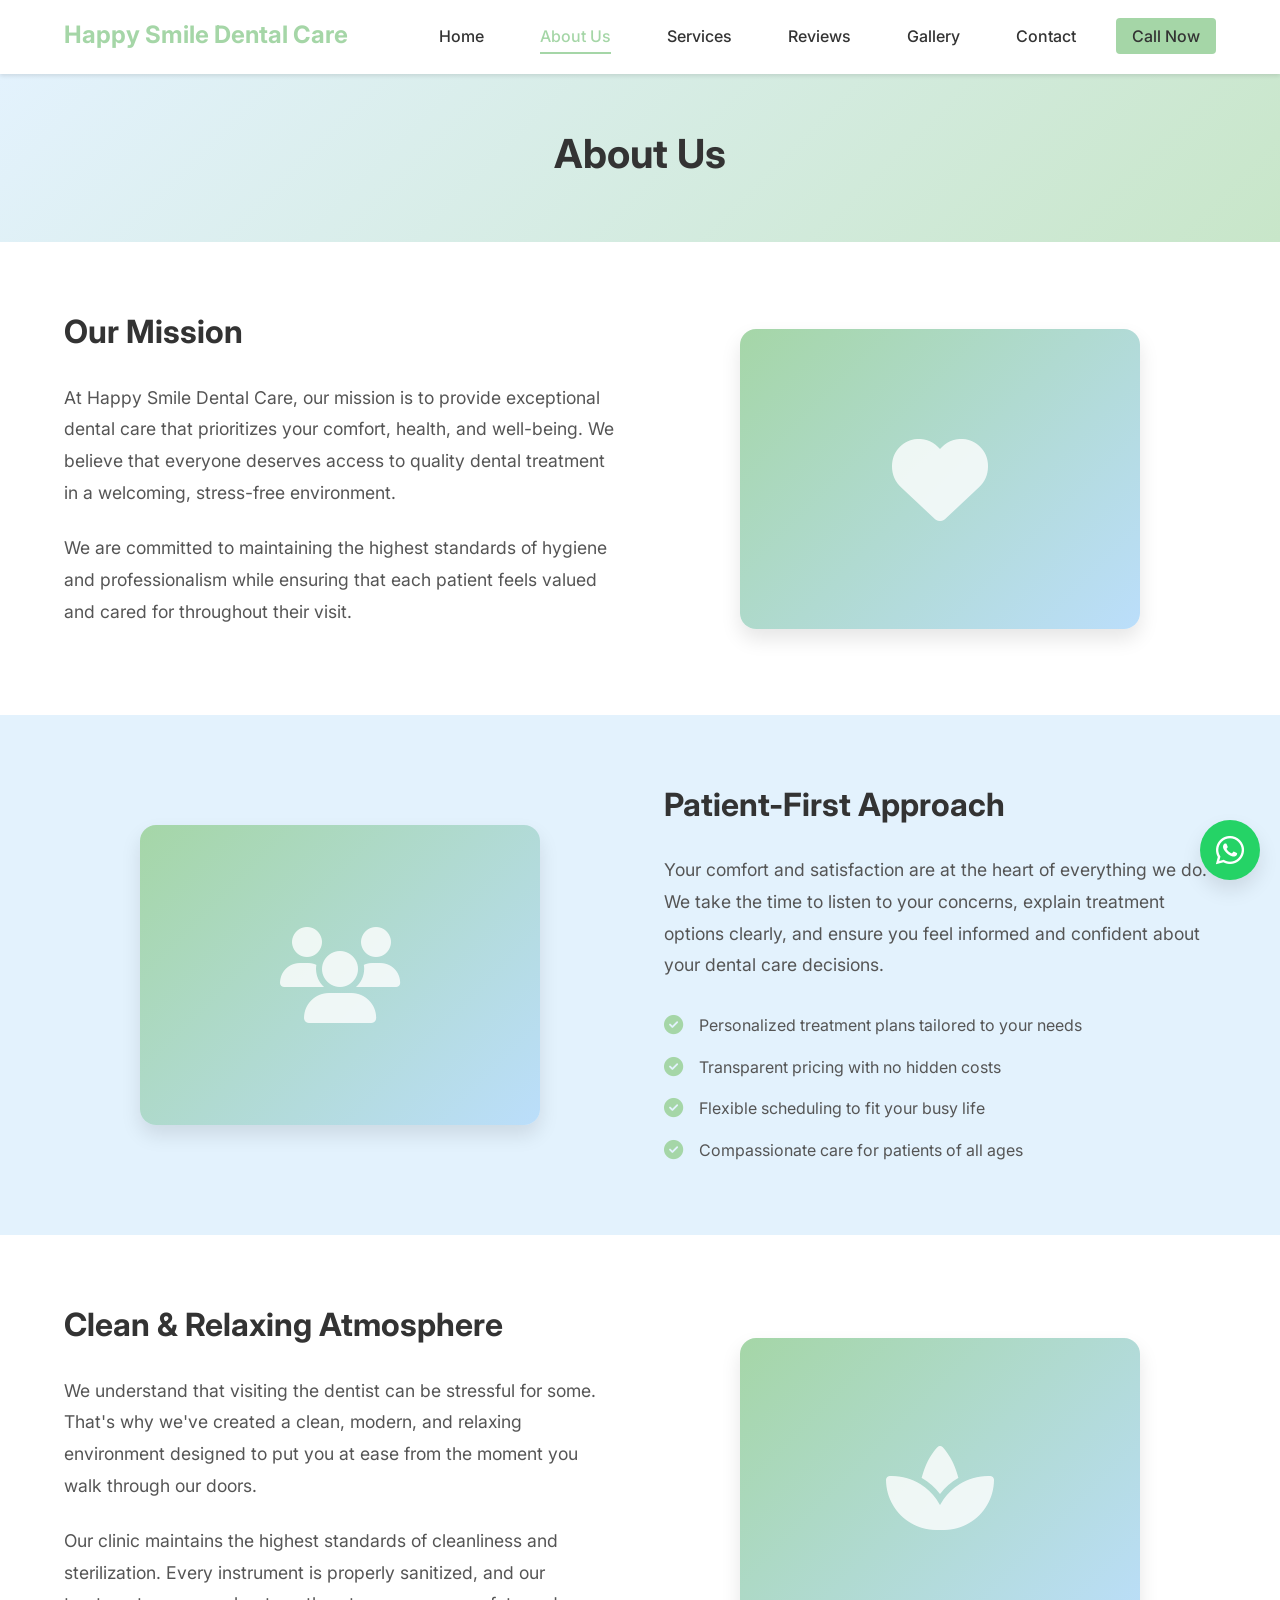
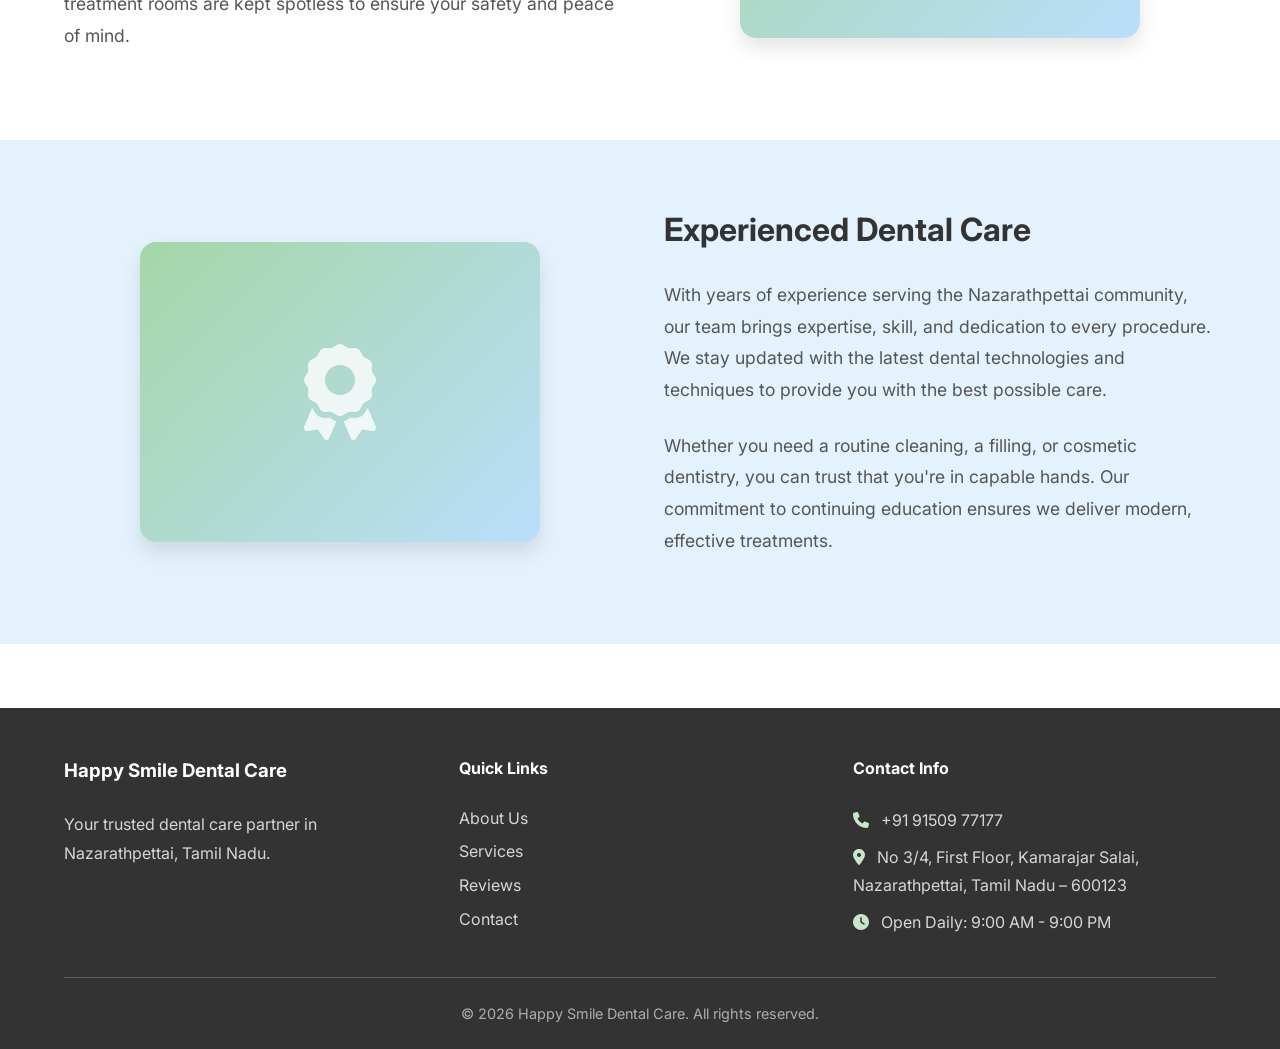
==== about.html @ 19d63625 "initial commit" ====
<!DOCTYPE html>
<html lang="en">
<head>
    <meta charset="UTF-8">
    <meta name="viewport" content="width=device-width, initial-scale=1.0">
    <meta name="description" content="Learn about Happy Smile Dental Care - Our mission, patient-first approach, and commitment to providing clean, relaxing dental care in Nazarathpettai.">
    <title>About Us - Happy Smile Dental Care</title>
    <link rel="stylesheet" href="styles.css">
    <link rel="preconnect" href="https://fonts.googleapis.com">
    <link rel="preconnect" href="https://fonts.gstatic.com" crossorigin>
    <link href="https://fonts.googleapis.com/css2?family=Inter:wght@300;400;500;600;700&family=Noto+Sans+Tamil:wght@400;500;600;700&display=swap" rel="stylesheet">
    <link rel="stylesheet" href="https://cdnjs.cloudflare.com/ajax/libs/font-awesome/6.4.0/css/all.min.css">
</head>
<body>
    <!-- Navigation -->
    <nav class="navbar">
        <div class="container">
            <div class="nav-wrapper">
                <div class="logo">
                    <h1>Happy Smile Dental Care</h1>
                </div>
                <button class="mobile-menu-toggle" aria-label="Toggle menu">
                    <span></span>
                    <span></span>
                    <span></span>
                </button>
                <ul class="nav-menu">
                    <li><a href="index.html">Home</a></li>
                    <li><a href="about.html" class="active">About Us</a></li>
                    <li><a href="services.html">Services</a></li>
                    <li><a href="reviews.html">Reviews</a></li>
                    <li><a href="gallery.html">Gallery</a></li>
                    <li><a href="contact.html">Contact</a></li>
                    <li><a href="tel:+919150977177" class="btn-call">Call Now</a></li>
                </ul>
            </div>
        </div>
    </nav>

    <!-- Page Header -->
    <section class="page-header">
        <div class="container">
            <h1>About Us</h1>
        </div>
    </section>

    <!-- Mission Section -->
    <section class="about-section">
        <div class="container">
            <div class="about-content">
                <div class="about-text">
                    <h2>Our Mission</h2>
                    <p>At Happy Smile Dental Care, our mission is to provide exceptional dental care that prioritizes your comfort, health, and well-being. We believe that everyone deserves access to quality dental treatment in a welcoming, stress-free environment.</p>
                    <p>We are committed to maintaining the highest standards of hygiene and professionalism while ensuring that each patient feels valued and cared for throughout their visit.</p>
                </div>
                <div class="about-image">
                    <div class="about-placeholder">
                        <i class="fas fa-heart"></i>
                    </div>
                </div>
            </div>
        </div>
    </section>

    <!-- Patient-First Approach -->
    <section class="about-section bg-light">
        <div class="container">
            <div class="about-content reverse">
                <div class="about-text">
                    <h2>Patient-First Approach</h2>
                    <p>Your comfort and satisfaction are at the heart of everything we do. We take the time to listen to your concerns, explain treatment options clearly, and ensure you feel informed and confident about your dental care decisions.</p>
                    <ul class="feature-list">
                        <li><i class="fas fa-check-circle"></i> Personalized treatment plans tailored to your needs</li>
                        <li><i class="fas fa-check-circle"></i> Transparent pricing with no hidden costs</li>
                        <li><i class="fas fa-check-circle"></i> Flexible scheduling to fit your busy life</li>
                        <li><i class="fas fa-check-circle"></i> Compassionate care for patients of all ages</li>
                    </ul>
                </div>
                <div class="about-image">
                    <div class="about-placeholder">
                        <i class="fas fa-users"></i>
                    </div>
                </div>
            </div>
        </div>
    </section>

    <!-- Clean & Relaxing Atmosphere -->
    <section class="about-section">
        <div class="container">
            <div class="about-content">
                <div class="about-text">
                    <h2>Clean & Relaxing Atmosphere</h2>
                    <p>We understand that visiting the dentist can be stressful for some. That's why we've created a clean, modern, and relaxing environment designed to put you at ease from the moment you walk through our doors.</p>
                    <p>Our clinic maintains the highest standards of cleanliness and sterilization. Every instrument is properly sanitized, and our treatment rooms are kept spotless to ensure your safety and peace of mind.</p>
                </div>
                <div class="about-image">
                    <div class="about-placeholder">
                        <i class="fas fa-spa"></i>
                    </div>
                </div>
            </div>
        </div>
    </section>

    <!-- Experienced Care -->
    <section class="about-section bg-light">
        <div class="container">
            <div class="about-content reverse">
                <div class="about-text">
                    <h2>Experienced Dental Care</h2>
                    <p>With years of experience serving the Nazarathpettai community, our team brings expertise, skill, and dedication to every procedure. We stay updated with the latest dental technologies and techniques to provide you with the best possible care.</p>
                    <p>Whether you need a routine cleaning, a filling, or cosmetic dentistry, you can trust that you're in capable hands. Our commitment to continuing education ensures we deliver modern, effective treatments.</p>
                </div>
                <div class="about-image">
                    <div class="about-placeholder">
                        <i class="fas fa-award"></i>
                    </div>
                </div>
            </div>
        </div>
    </section>


    <!-- Footer -->
    <footer class="footer">
        <div class="container">
            <div class="footer-content">
                <div class="footer-section">
                    <h3>Happy Smile Dental Care</h3>
                    <p>Your trusted dental care partner in Nazarathpettai, Tamil Nadu.</p>
                </div>
                <div class="footer-section">
                    <h4>Quick Links</h4>
                    <ul>
                        <li><a href="about.html">About Us</a></li>
                        <li><a href="services.html">Services</a></li>
                        <li><a href="reviews.html">Reviews</a></li>
                        <li><a href="contact.html">Contact</a></li>
                    </ul>
                </div>
                <div class="footer-section">
                    <h4>Contact Info</h4>
                    <p><i class="fas fa-phone"></i> <a href="tel:+919150977177">+91 91509 77177</a></p>
                    <p><i class="fas fa-map-marker-alt"></i> No 3/4, First Floor, Kamarajar Salai, Nazarathpettai, Tamil Nadu – 600123</p>
                    <p><i class="fas fa-clock"></i> Open Daily: 9:00 AM - 9:00 PM</p>
                </div>
            </div>
            <div class="footer-bottom">
                <p>&copy; 2026 Happy Smile Dental Care. All rights reserved.</p>
            </div>
        </div>
    </footer>

    <!-- WhatsApp Floating Button -->
    <a href="https://wa.me/919150977177?text=Hello,%20I%20would%20like%20to%20book%20an%20appointment" class="whatsapp-float" target="_blank" aria-label="Book appointment on WhatsApp">
        <i class="fab fa-whatsapp"></i>
    </a>

    <script src="script.js"></script>
</body>
</html>
---- styles.css ----
/* ============================================
   CSS Variables & Design System
   ============================================ */
:root {
    /* Colors */
    --color-primary: #FFFFFF;
    --color-secondary-light: #E3F2FD;
    --color-secondary: #BBDEFB;
    --color-accent-light: #C8E6C9;
    --color-accent: #A5D6A7;
    --color-text-dark: #333333;
    --color-text-medium: #555555;
    --color-text-light: #777777;
    --color-gold: #FFB300;
    --color-border: #E0E0E0;
    
    /* Typography */
    --font-primary: 'Inter', -apple-system, BlinkMacSystemFont, 'Segoe UI', sans-serif;
    --font-tamil: 'Noto Sans Tamil', sans-serif;
    
    /* Spacing */
    --spacing-xs: 0.5rem;
    --spacing-sm: 1rem;
    --spacing-md: 1.5rem;
    --spacing-lg: 2rem;
    --spacing-xl: 3rem;
    --spacing-xxl: 4rem;
    
    /* Border Radius */
    --radius-sm: 4px;
    --radius-md: 8px;
    --radius-lg: 12px;
    --radius-xl: 16px;
    
    /* Shadows */
    --shadow-sm: 0 2px 4px rgba(0, 0, 0, 0.1);
    --shadow-md: 0 4px 6px rgba(0, 0, 0, 0.1);
    --shadow-lg: 0 10px 20px rgba(0, 0, 0, 0.1);
    
    /* Transitions */
    --transition: all 0.3s ease;
}

/* ============================================
   Reset & Base Styles
   ============================================ */
* {
    margin: 0;
    padding: 0;
    box-sizing: border-box;
}

html {
    scroll-behavior: smooth;
}

body {
    font-family: var(--font-primary);
    color: var(--color-text-dark);
    line-height: 1.6;
    background-color: var(--color-primary);
}

.tamil-name {
    font-family: var(--font-tamil);
}

img {
    max-width: 100%;
    height: auto;
    display: block;
}

a {
    text-decoration: none;
    color: inherit;
    transition: var(--transition);
}

ul {
    list-style: none;
}

.container {
    max-width: 1200px;
    margin: 0 auto;
    padding: 0 var(--spacing-md);
}

.text-center {
    text-align: center;
}

/* ============================================
   Navigation
   ============================================ */
.navbar {
    background-color: var(--color-primary);
    box-shadow: var(--shadow-sm);
    position: sticky;
    top: 0;
    z-index: 1000;
    padding: var(--spacing-sm) 0;
}

.nav-wrapper {
    display: flex;
    justify-content: space-between;
    align-items: center;
    flex-wrap: wrap;
}

.logo h1 {
    font-size: 1.5rem;
    font-weight: 700;
    color: var(--color-accent);
    margin-bottom: 0.25rem;
}

.logo .tamil-name {
    font-size: 0.9rem;
    color: var(--color-text-medium);
    font-weight: 500;
}

.nav-menu {
    display: flex;
    align-items: center;
    gap: var(--spacing-md);
    flex-wrap: wrap;
}

.nav-menu a {
    color: var(--color-text-dark);
    font-weight: 500;
    padding: var(--spacing-xs) var(--spacing-sm);
    border-radius: var(--radius-sm);
    position: relative;
}

.nav-menu a:hover,
.nav-menu a.active {
    color: var(--color-accent);
}

.nav-menu a.active::after {
    content: '';
    position: absolute;
    bottom: 0;
    left: var(--spacing-sm);
    right: var(--spacing-sm);
    height: 2px;
    background-color: var(--color-accent);
}

.btn-call {
    background-color: var(--color-accent);
    color: var(--color-primary);
    padding: var(--spacing-xs) var(--spacing-md);
    border-radius: var(--radius-md);
    font-weight: 600;
}

.btn-call:hover {
    background-color: var(--color-accent-light);
    color: var(--color-text-dark);
}

.mobile-menu-toggle {
    display: none;
    flex-direction: column;
    background: none;
    border: none;
    cursor: pointer;
    padding: var(--spacing-xs);
    gap: 4px;
}

.mobile-menu-toggle span {
    width: 25px;
    height: 3px;
    background-color: var(--color-text-dark);
    border-radius: 2px;
    transition: var(--transition);
}

/* ============================================
   Buttons
   ============================================ */
.btn {
    display: inline-block;
    padding: var(--spacing-sm) var(--spacing-lg);
    border-radius: var(--radius-md);
    font-weight: 600;
    text-align: center;
    cursor: pointer;
    transition: var(--transition);
    border: 2px solid transparent;
    font-size: 1rem;
}

.btn i {
    margin-right: var(--spacing-xs);
}

.btn-primary {
    background-color: var(--color-accent);
    color: var(--color-primary);
}

.btn-primary:hover {
    background-color: var(--color-accent-light);
    color: var(--color-text-dark);
    transform: translateY(-2px);
    box-shadow: var(--shadow-md);
}

.btn-secondary {
    background-color: var(--color-secondary);
    color: var(--color-text-dark);
}

.btn-secondary:hover {
    background-color: var(--color-secondary-light);
    transform: translateY(-2px);
    box-shadow: var(--shadow-md);
}

.btn-outline {
    border: 2px solid var(--color-accent);
    color: var(--color-accent);
    background-color: transparent;
}

.btn-outline:hover {
    background-color: var(--color-accent);
    color: var(--color-primary);
}

/* ============================================
   Hero Section
   ============================================ */
.hero {
    background: linear-gradient(135deg, var(--color-secondary-light) 0%, var(--color-accent-light) 100%);
    padding: var(--spacing-xxl) 0;
    min-height: 500px;
    display: flex;
    align-items: center;
}

.hero-content {
    display: grid;
    grid-template-columns: 1fr 1fr;
    gap: var(--spacing-xl);
    align-items: center;
}

.hero-title {
    font-size: 2.5rem;
    font-weight: 700;
    color: var(--color-text-dark);
    margin-bottom: var(--spacing-sm);
    line-height: 1.2;
}

.hero-subtitle {
    font-family: var(--font-tamil);
    font-size: 1.2rem;
    color: var(--color-text-medium);
    margin-bottom: var(--spacing-md);
}

.rating-badge {
    display: flex;
    align-items: center;
    gap: var(--spacing-sm);
    margin-bottom: var(--spacing-md);
    padding: var(--spacing-sm);
    background-color: var(--color-primary);
    border-radius: var(--radius-md);
    box-shadow: var(--shadow-sm);
    width: fit-content;
}

.rating-badge .stars {
    color: var(--color-gold);
    font-size: 1.2rem;
}

.rating-badge .rating {
    font-size: 1.5rem;
    font-weight: 700;
    color: var(--color-text-dark);
}

.rating-badge .reviews {
    color: var(--color-text-medium);
    font-size: 0.9rem;
}

.hero-description {
    font-size: 1.1rem;
    color: var(--color-text-medium);
    margin-bottom: var(--spacing-lg);
    line-height: 1.8;
}

.hero-cta {
    display: flex;
    gap: var(--spacing-md);
    flex-wrap: wrap;
}

.hero-image {
    display: flex;
    justify-content: center;
    align-items: center;
}

.hero-placeholder {
    width: 100%;
    max-width: 400px;
    height: 400px;
    background: linear-gradient(135deg, var(--color-accent) 0%, var(--color-secondary) 100%);
    border-radius: var(--radius-xl);
    display: flex;
    align-items: center;
    justify-content: center;
    box-shadow: var(--shadow-lg);
}

.hero-placeholder i {
    font-size: 8rem;
    color: var(--color-primary);
    opacity: 0.8;
}

/* ============================================
   Quick Services Section
   ============================================ */
.quick-services {
    padding: var(--spacing-xxl) 0;
    background-color: var(--color-primary);
}

.section-title {
    font-size: 2rem;
    font-weight: 700;
    text-align: center;
    margin-bottom: var(--spacing-xl);
    color: var(--color-text-dark);
}

.services-grid {
    display: grid;
    grid-template-columns: repeat(auto-fit, minmax(250px, 1fr));
    gap: var(--spacing-lg);
    margin-bottom: var(--spacing-lg);
}

.service-card {
    background-color: var(--color-primary);
    padding: var(--spacing-lg);
    border-radius: var(--radius-lg);
    box-shadow: var(--shadow-md);
    text-align: center;
    transition: var(--transition);
    border: 2px solid var(--color-border);
}

.service-card:hover {
    transform: translateY(-5px);
    box-shadow: var(--shadow-lg);
    border-color: var(--color-accent);
}

.service-icon {
    width: 80px;
    height: 80px;
    margin: 0 auto var(--spacing-md);
    background: linear-gradient(135deg, var(--color-accent-light) 0%, var(--color-secondary-light) 100%);
    border-radius: 50%;
    display: flex;
    align-items: center;
    justify-content: center;
}

.service-icon i {
    font-size: 2rem;
    color: var(--color-accent);
}

.service-card h3 {
    font-size: 1.3rem;
    margin-bottom: var(--spacing-sm);
    color: var(--color-text-dark);
}

.service-card p {
    color: var(--color-text-medium);
    font-size: 0.95rem;
}

/* ============================================
   Trust Indicators
   ============================================ */
.trust-indicators {
    padding: var(--spacing-xxl) 0;
    background: linear-gradient(135deg, var(--color-secondary-light) 0%, var(--color-accent-light) 100%);
}

.trust-grid {
    display: grid;
    grid-template-columns: repeat(auto-fit, minmax(200px, 1fr));
    gap: var(--spacing-lg);
}

.trust-item {
    text-align: center;
    padding: var(--spacing-lg);
    background-color: var(--color-primary);
    border-radius: var(--radius-lg);
    box-shadow: var(--shadow-sm);
}

.trust-item i {
    font-size: 2.5rem;
    color: var(--color-accent);
    margin-bottom: var(--spacing-sm);
}

.trust-item h3 {
    font-size: 1.2rem;
    margin-bottom: var(--spacing-xs);
    color: var(--color-text-dark);
}

.trust-item p {
    color: var(--color-text-medium);
    font-size: 0.9rem;
}

/* ============================================
   Page Header
   ============================================ */
.page-header {
    background: linear-gradient(135deg, var(--color-secondary-light) 0%, var(--color-accent-light) 100%);
    padding: var(--spacing-xl) 0;
    text-align: center;
}

.page-header h1 {
    font-size: 2.5rem;
    font-weight: 700;
    color: var(--color-text-dark);
    margin-bottom: var(--spacing-xs);
}

.page-header p {
    font-family: var(--font-tamil);
    font-size: 1.2rem;
    color: var(--color-text-medium);
}

/* ============================================
   About Page
   ============================================ */
.about-section {
    padding: var(--spacing-xxl) 0;
}

.bg-light {
    background-color: var(--color-secondary-light);
}

.about-content {
    display: grid;
    grid-template-columns: 1fr 1fr;
    gap: var(--spacing-xl);
    align-items: center;
}

.about-content.reverse {
    direction: rtl;
}

.about-content.reverse > * {
    direction: ltr;
}

.about-text h2 {
    font-size: 2rem;
    font-weight: 700;
    margin-bottom: var(--spacing-md);
    color: var(--color-text-dark);
}

.about-text p {
    font-size: 1.1rem;
    color: var(--color-text-medium);
    margin-bottom: var(--spacing-md);
    line-height: 1.8;
}

.feature-list {
    margin-top: var(--spacing-md);
}

.feature-list li {
    padding: var(--spacing-xs) 0;
    color: var(--color-text-medium);
    display: flex;
    align-items: center;
    gap: var(--spacing-sm);
}

.feature-list i {
    color: var(--color-accent);
    font-size: 1.2rem;
}

.about-image {
    display: flex;
    justify-content: center;
    align-items: center;
}

.about-placeholder {
    width: 100%;
    max-width: 400px;
    height: 300px;
    background: linear-gradient(135deg, var(--color-accent) 0%, var(--color-secondary) 100%);
    border-radius: var(--radius-xl);
    display: flex;
    align-items: center;
    justify-content: center;
    box-shadow: var(--shadow-lg);
}

.about-placeholder i {
    font-size: 6rem;
    color: var(--color-primary);
    opacity: 0.8;
}

.inclusive-section {
    padding: var(--spacing-xl) 0;
    background: linear-gradient(135deg, var(--color-accent-light) 0%, var(--color-secondary-light) 100%);
    text-align: center;
}

.inclusive-content i {
    font-size: 4rem;
    background: linear-gradient(45deg, #FF0000, #FF7F00, #FFFF00, #00FF00, #0000FF, #4B0082, #9400D3);
    -webkit-background-clip: text;
    -webkit-text-fill-color: transparent;
    background-clip: text;
    margin-bottom: var(--spacing-md);
}

.inclusive-content h2 {
    font-size: 2rem;
    margin-bottom: var(--spacing-md);
    color: var(--color-text-dark);
}

.inclusive-content p {
    font-size: 1.1rem;
    color: var(--color-text-medium);
    max-width: 800px;
    margin: 0 auto;
}

/* ============================================
   Services Page
   ============================================ */
.services-section {
    padding: var(--spacing-xxl) 0;
}

.section-intro {
    text-align: center;
    font-size: 1.1rem;
    color: var(--color-text-medium);
    max-width: 800px;
    margin: 0 auto var(--spacing-xl);
    line-height: 1.8;
}

.services-grid-full {
    display: grid;
    grid-template-columns: repeat(auto-fit, minmax(300px, 1fr));
    gap: var(--spacing-lg);
    margin-bottom: var(--spacing-xl);
}

.service-card-full {
    background-color: var(--color-primary);
    padding: var(--spacing-lg);
    border-radius: var(--radius-lg);
    box-shadow: var(--shadow-md);
    transition: var(--transition);
    border: 2px solid var(--color-border);
}

.service-card-full:hover {
    transform: translateY(-5px);
    box-shadow: var(--shadow-lg);
    border-color: var(--color-accent);
}

.service-icon-large {
    width: 100px;
    height: 100px;
    margin: 0 auto var(--spacing-md);
    background: linear-gradient(135deg, var(--color-accent-light) 0%, var(--color-secondary-light) 100%);
    border-radius: 50%;
    display: flex;
    align-items: center;
    justify-content: center;
}

.service-icon-large i {
    font-size: 2.5rem;
    color: var(--color-accent);
}

.service-card-full h3 {
    font-size: 1.5rem;
    margin-bottom: var(--spacing-sm);
    text-align: center;
    color: var(--color-text-dark);
}

.service-card-full p {
    color: var(--color-text-medium);
    margin-bottom: var(--spacing-md);
    line-height: 1.8;
}

.service-features {
    margin-top: var(--spacing-md);
}

.service-features li {
    padding: var(--spacing-xs) 0;
    color: var(--color-text-medium);
    padding-left: var(--spacing-md);
    position: relative;
}

.service-features li::before {
    content: '✓';
    position: absolute;
    left: 0;
    color: var(--color-accent);
    font-weight: bold;
}

.cta-section {
    text-align: center;
    padding: var(--spacing-xl) 0;
    background-color: var(--color-secondary-light);
    border-radius: var(--radius-lg);
    margin-top: var(--spacing-xl);
}

.cta-section h2 {
    font-size: 2rem;
    margin-bottom: var(--spacing-sm);
    color: var(--color-text-dark);
}

.cta-section p {
    font-size: 1.1rem;
    color: var(--color-text-medium);
    margin-bottom: var(--spacing-lg);
}

.cta-buttons {
    display: flex;
    gap: var(--spacing-md);
    justify-content: center;
    flex-wrap: wrap;
}

/* ============================================
   Reviews Page
   ============================================ */
.rating-display {
    padding: var(--spacing-xl) 0;
    background-color: var(--color-secondary-light);
}

.rating-card {
    background-color: var(--color-primary);
    padding: var(--spacing-xl);
    border-radius: var(--radius-lg);
    box-shadow: var(--shadow-md);
    max-width: 800px;
    margin: 0 auto;
}

.rating-main {
    text-align: center;
    margin-bottom: var(--spacing-lg);
    padding-bottom: var(--spacing-lg);
    border-bottom: 2px solid var(--color-border);
}

.rating-number {
    font-size: 4rem;
    font-weight: 700;
    color: var(--color-text-dark);
    margin-bottom: var(--spacing-sm);
}

.rating-stars-large {
    color: var(--color-gold);
    font-size: 2rem;
    margin-bottom: var(--spacing-sm);
}

.rating-count {
    color: var(--color-text-medium);
    font-size: 1.1rem;
}

.rating-breakdown {
    display: flex;
    flex-direction: column;
    gap: var(--spacing-sm);
}

.rating-bar {
    display: flex;
    align-items: center;
    gap: var(--spacing-md);
}

.rating-bar span:first-child {
    min-width: 60px;
    font-size: 0.9rem;
    color: var(--color-text-medium);
}

.bar {
    flex: 1;
    height: 20px;
    background-color: var(--color-border);
    border-radius: var(--radius-sm);
    overflow: hidden;
}

.bar-fill {
    height: 100%;
    background: linear-gradient(90deg, var(--color-accent) 0%, var(--color-accent-light) 100%);
    border-radius: var(--radius-sm);
    transition: width 0.5s ease;
}

.rating-bar span:last-child {
    min-width: 40px;
    text-align: right;
    font-size: 0.9rem;
    color: var(--color-text-medium);
}

.testimonials-section {
    padding: var(--spacing-xxl) 0;
}

.testimonials-grid {
    display: grid;
    grid-template-columns: repeat(auto-fit, minmax(300px, 1fr));
    gap: var(--spacing-lg);
}

.testimonial-card {
    background-color: var(--color-primary);
    padding: var(--spacing-lg);
    border-radius: var(--radius-lg);
    box-shadow: var(--shadow-md);
    transition: var(--transition);
    border: 2px solid var(--color-border);
}

.testimonial-card:hover {
    transform: translateY(-5px);
    box-shadow: var(--shadow-lg);
    border-color: var(--color-accent);
}

.testimonial-header {
    display: flex;
    align-items: center;
    gap: var(--spacing-md);
    margin-bottom: var(--spacing-md);
}

.testimonial-avatar {
    width: 50px;
    height: 50px;
    border-radius: 50%;
    background: linear-gradient(135deg, var(--color-accent) 0%, var(--color-secondary) 100%);
    display: flex;
    align-items: center;
    justify-content: center;
    color: var(--color-primary);
    font-weight: 600;
    font-size: 1.1rem;
}

.testimonial-info h4 {
    font-size: 1.1rem;
    margin-bottom: var(--spacing-xs);
    color: var(--color-text-dark);
}

.testimonial-rating {
    color: var(--color-gold);
    font-size: 0.9rem;
}

.testimonial-text {
    color: var(--color-text-medium);
    line-height: 1.8;
    margin-bottom: var(--spacing-sm);
    font-style: italic;
}

.testimonial-date {
    font-size: 0.85rem;
    color: var(--color-text-light);
}

/* ============================================
   Gallery Page
   ============================================ */
.gallery-section {
    padding: var(--spacing-xxl) 0;
}

.gallery-filters {
    display: flex;
    justify-content: center;
    gap: var(--spacing-sm);
    margin-bottom: var(--spacing-xl);
    flex-wrap: wrap;
}

.filter-btn {
    padding: var(--spacing-xs) var(--spacing-md);
    border: 2px solid var(--color-border);
    background-color: var(--color-primary);
    color: var(--color-text-medium);
    border-radius: var(--radius-md);
    cursor: pointer;
    transition: var(--transition);
    font-weight: 500;
}

.filter-btn:hover,
.filter-btn.active {
    border-color: var(--color-accent);
    background-color: var(--color-accent);
    color: var(--color-primary);
}

.gallery-grid {
    display: grid;
    grid-template-columns: repeat(auto-fill, minmax(300px, 1fr));
    gap: var(--spacing-md);
}

.gallery-item {
    border-radius: var(--radius-lg);
    overflow: hidden;
    box-shadow: var(--shadow-md);
    cursor: pointer;
    transition: var(--transition);
}

.gallery-item:hover {
    transform: scale(1.05);
    box-shadow: var(--shadow-lg);
}

.gallery-image-placeholder {
    width: 100%;
    height: 250px;
    background: linear-gradient(135deg, var(--color-accent-light) 0%, var(--color-secondary-light) 100%);
    display: flex;
    flex-direction: column;
    align-items: center;
    justify-content: center;
    color: var(--color-text-dark);
}

.gallery-image-placeholder i {
    font-size: 4rem;
    margin-bottom: var(--spacing-sm);
    color: var(--color-accent);
}

.gallery-image-placeholder p {
    font-weight: 600;
    color: var(--color-text-medium);
}

/* Lightbox Modal */
.lightbox-modal {
    display: none;
    position: fixed;
    z-index: 2000;
    left: 0;
    top: 0;
    width: 100%;
    height: 100%;
    background-color: rgba(0, 0, 0, 0.9);
    animation: fadeIn 0.3s;
}

.lightbox-modal.active {
    display: flex;
    align-items: center;
    justify-content: center;
}

.lightbox-content {
    position: relative;
    max-width: 90%;
    max-height: 90%;
}

.lightbox-content img {
    max-width: 100%;
    max-height: 90vh;
    border-radius: var(--radius-md);
}

.lightbox-caption {
    color: var(--color-primary);
    text-align: center;
    padding: var(--spacing-sm);
    font-size: 1.1rem;
}

.lightbox-close,
.lightbox-prev,
.lightbox-next {
    position: absolute;
    color: var(--color-primary);
    font-size: 2rem;
    font-weight: bold;
    cursor: pointer;
    padding: var(--spacing-sm);
    transition: var(--transition);
}

.lightbox-close {
    top: 20px;
    right: 40px;
}

.lightbox-prev {
    left: 20px;
    top: 50%;
    transform: translateY(-50%);
}

.lightbox-next {
    right: 20px;
    top: 50%;
    transform: translateY(-50%);
}

.lightbox-close:hover,
.lightbox-prev:hover,
.lightbox-next:hover {
    opacity: 0.7;
}

@keyframes fadeIn {
    from { opacity: 0; }
    to { opacity: 1; }
}

/* ============================================
   Contact Page
   ============================================ */
.contact-section {
    padding: var(--spacing-xxl) 0;
}

.contact-wrapper {
    display: grid;
    grid-template-columns: 1fr 1fr;
    gap: var(--spacing-xl);
}

.contact-info h2 {
    font-size: 2rem;
    margin-bottom: var(--spacing-md);
    color: var(--color-text-dark);
}

.contact-info > p {
    font-size: 1.1rem;
    color: var(--color-text-medium);
    margin-bottom: var(--spacing-lg);
    line-height: 1.8;
}

.contact-card {
    background-color: var(--color-primary);
    padding: var(--spacing-lg);
    border-radius: var(--radius-lg);
    box-shadow: var(--shadow-md);
    margin-bottom: var(--spacing-lg);
}

.contact-item {
    display: flex;
    gap: var(--spacing-md);
    margin-bottom: var(--spacing-lg);
    align-items: flex-start;
}

.contact-item:last-child {
    margin-bottom: 0;
}

.contact-icon {
    width: 50px;
    height: 50px;
    background: linear-gradient(135deg, var(--color-accent-light) 0%, var(--color-secondary-light) 100%);
    border-radius: 50%;
    display: flex;
    align-items: center;
    justify-content: center;
    flex-shrink: 0;
}

.contact-icon i {
    font-size: 1.5rem;
    color: var(--color-accent);
}

.contact-details h3 {
    font-size: 1.2rem;
    margin-bottom: var(--spacing-xs);
    color: var(--color-text-dark);
}

.contact-details p {
    color: var(--color-text-medium);
    margin-bottom: var(--spacing-xs);
}

.contact-details a {
    color: var(--color-accent);
    font-weight: 600;
}

.contact-details a:hover {
    text-decoration: underline;
}

.contact-note {
    font-size: 0.9rem;
    color: var(--color-text-light);
    font-style: italic;
}

.contact-cta {
    display: flex;
    gap: var(--spacing-md);
    flex-wrap: wrap;
}

.contact-map h2 {
    font-size: 2rem;
    margin-bottom: var(--spacing-md);
    color: var(--color-text-dark);
}

.map-container {
    border-radius: var(--radius-lg);
    overflow: hidden;
    box-shadow: var(--shadow-md);
}

.map-container iframe {
    width: 100%;
    border: none;
}

.map-note {
    margin-top: var(--spacing-sm);
    padding: var(--spacing-sm);
    background-color: var(--color-secondary-light);
    border-radius: var(--radius-sm);
    font-size: 0.9rem;
    color: var(--color-text-medium);
}

.map-note i {
    color: var(--color-accent);
    margin-right: var(--spacing-xs);
}

/* ============================================
   Footer
   ============================================ */
.footer {
    background-color: var(--color-text-dark);
    color: var(--color-primary);
    padding: var(--spacing-xl) 0 var(--spacing-md);
    margin-top: var(--spacing-xxl);
}

.footer-content {
    display: grid;
    grid-template-columns: repeat(auto-fit, minmax(250px, 1fr));
    gap: var(--spacing-lg);
    margin-bottom: var(--spacing-lg);
}

.footer-section h3,
.footer-section h4 {
    margin-bottom: var(--spacing-md);
    color: var(--color-primary);
}

.footer-section p {
    color: rgba(255, 255, 255, 0.8);
    margin-bottom: var(--spacing-xs);
    line-height: 1.8;
}

.footer-section .tamil-name {
    color: rgba(255, 255, 255, 0.9);
    font-size: 0.95rem;
}

.footer-section ul li {
    margin-bottom: var(--spacing-xs);
}

.footer-section a {
    color: rgba(255, 255, 255, 0.8);
    transition: var(--transition);
}

.footer-section a:hover {
    color: var(--color-accent-light);
    padding-left: var(--spacing-xs);
}

.footer-section i {
    margin-right: var(--spacing-xs);
    color: var(--color-accent-light);
}

.footer-bottom {
    text-align: center;
    padding-top: var(--spacing-md);
    border-top: 1px solid rgba(255, 255, 255, 0.2);
}

.footer-bottom p {
    color: rgba(255, 255, 255, 0.6);
    font-size: 0.9rem;
}

/* ============================================
   WhatsApp Floating Button
   ============================================ */
.whatsapp-float {
    position: fixed;
    width: 60px;
    height: 60px;
    bottom: 20px;
    right: 20px;
    background-color: #25D366;
    color: var(--color-primary);
    border-radius: 50%;
    text-align: center;
    font-size: 2rem;
    box-shadow: var(--shadow-lg);
    z-index: 999;
    display: flex;
    align-items: center;
    justify-content: center;
    transition: var(--transition);
    animation: pulse 2s infinite;
}

.whatsapp-float:hover {
    transform: scale(1.1);
    box-shadow: 0 6px 20px rgba(37, 211, 102, 0.4);
}

@keyframes pulse {
    0% {
        box-shadow: 0 0 0 0 rgba(37, 211, 102, 0.7);
    }
    70% {
        box-shadow: 0 0 0 10px rgba(37, 211, 102, 0);
    }
    100% {
        box-shadow: 0 0 0 0 rgba(37, 211, 102, 0);
    }
}

/* ============================================
   Responsive Design
   ============================================ */

/* Tablet */
@media (max-width: 1024px) {
    .hero-content,
    .about-content,
    .contact-wrapper {
        grid-template-columns: 1fr;
    }
    
    .about-content.reverse {
        direction: ltr;
    }
    
    .hero-title {
        font-size: 2rem;
    }
    
    .services-grid-full {
        grid-template-columns: repeat(auto-fit, minmax(280px, 1fr));
    }
}

/* Mobile */
@media (max-width: 768px) {
    .mobile-menu-toggle {
        display: flex;
    }
    
    .nav-menu {
        display: none;
        width: 100%;
        flex-direction: column;
        gap: var(--spacing-xs);
        margin-top: var(--spacing-md);
        padding-top: var(--spacing-md);
        border-top: 1px solid var(--color-border);
    }
    
    .nav-menu.active {
        display: flex;
    }
    
    .nav-menu li {
        width: 100%;
    }
    
    .nav-menu a {
        display: block;
        padding: var(--spacing-sm);
        width: 100%;
    }
    
    .hero {
        padding: var(--spacing-xl) 0;
        min-height: auto;
    }
    
    .hero-title {
        font-size: 1.75rem;
    }
    
    .hero-subtitle {
        font-size: 1rem;
    }
    
    .hero-placeholder {
        max-width: 100%;
        height: 300px;
    }
    
    .hero-placeholder i {
        font-size: 5rem;
    }
    
    .section-title {
        font-size: 1.75rem;
    }
    
    .page-header h1 {
        font-size: 2rem;
    }
    
    .services-grid,
    .trust-grid,
    .testimonials-grid {
        grid-template-columns: 1fr;
    }
    
    .services-grid-full {
        grid-template-columns: 1fr;
    }
    
    .hero-cta,
    .cta-buttons,
    .contact-cta {
        flex-direction: column;
    }
    
    .btn {
        width: 100%;
    }
    
    .gallery-grid {
        grid-template-columns: 1fr;
    }
    
    .contact-wrapper {
        grid-template-columns: 1fr;
    }
    
    .rating-number {
        font-size: 3rem;
    }
    
    .whatsapp-float {
        width: 50px;
        height: 50px;
        font-size: 1.5rem;
        bottom: 15px;
        right: 15px;
    }
}

/* Small Mobile */
@media (max-width: 480px) {
    .container {
        padding: 0 var(--spacing-sm);
    }
    
    .hero-title {
        font-size: 1.5rem;
    }
    
    .section-title,
    .page-header h1 {
        font-size: 1.5rem;
    }
    
    .about-text h2,
    .contact-info h2,
    .contact-map h2 {
        font-size: 1.5rem;
    }
    
    .rating-number {
        font-size: 2.5rem;
    }
    
    .rating-stars-large {
        font-size: 1.5rem;
    }
}
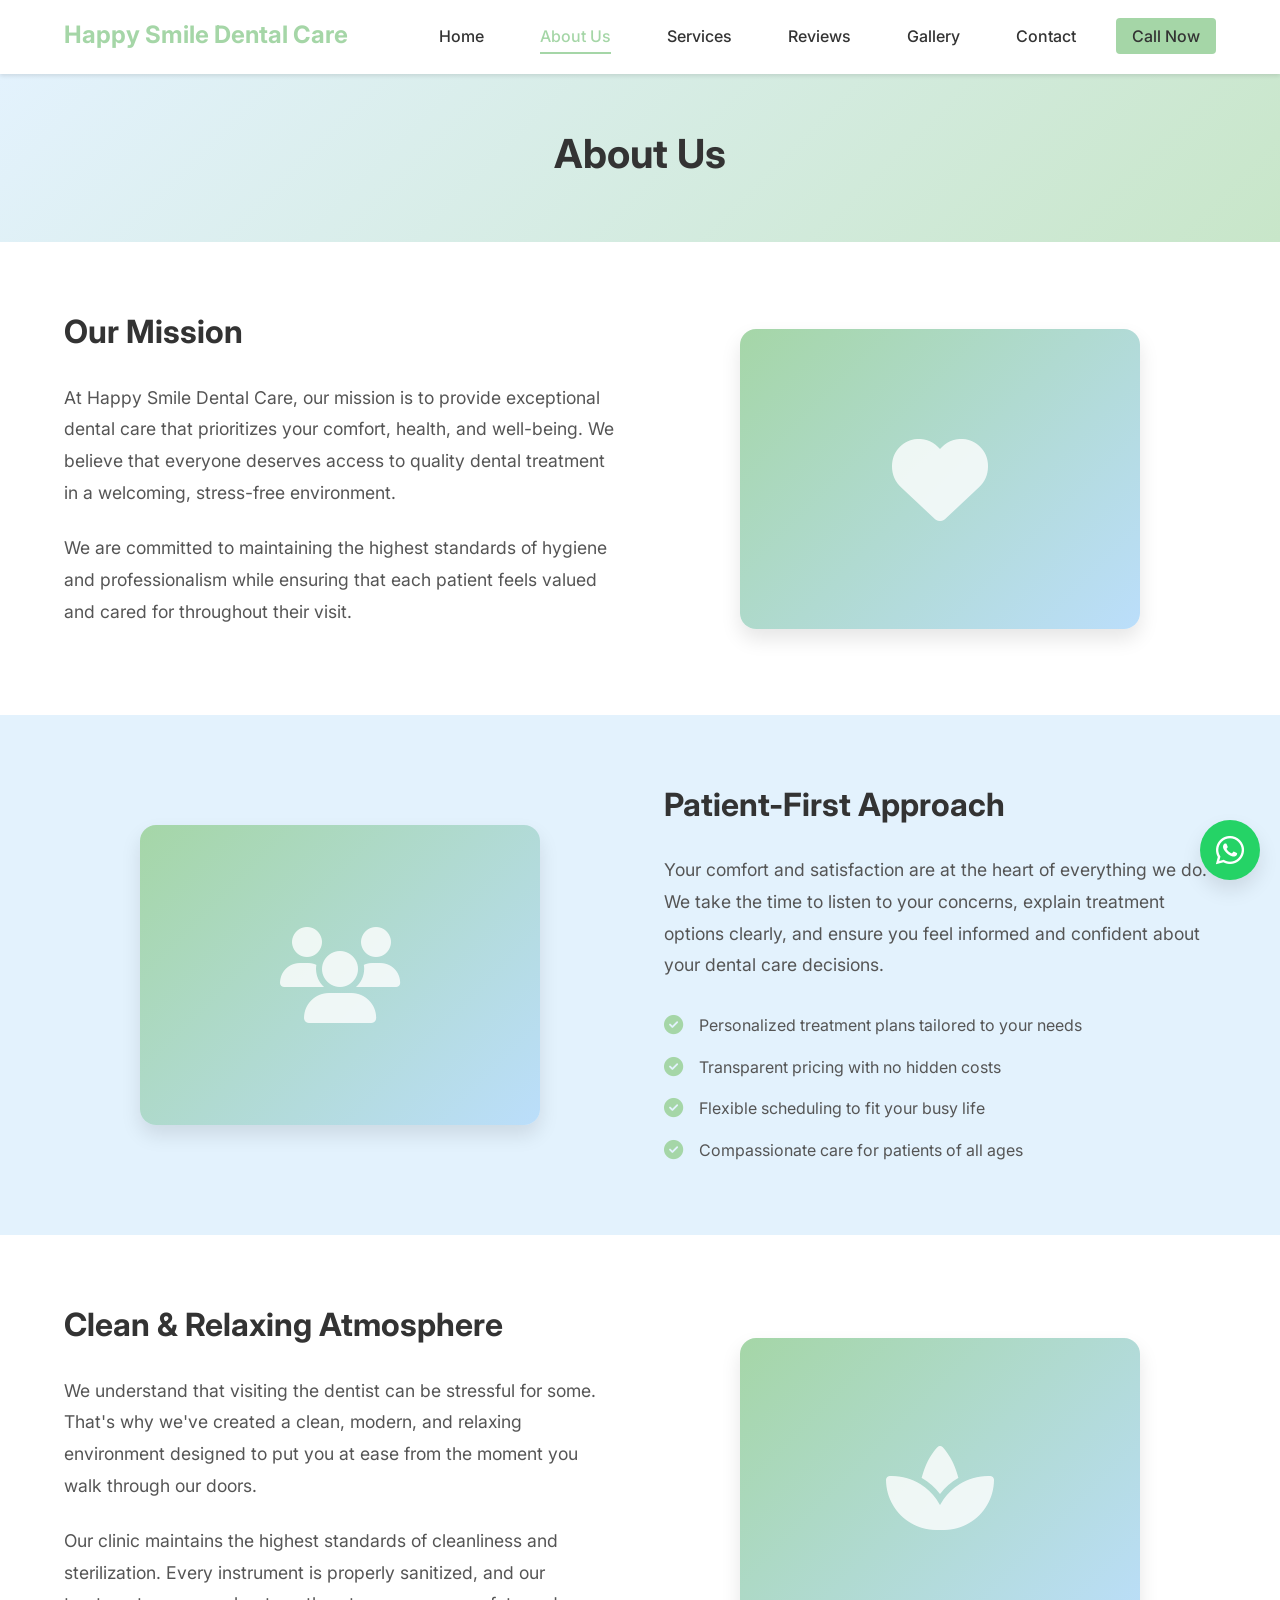
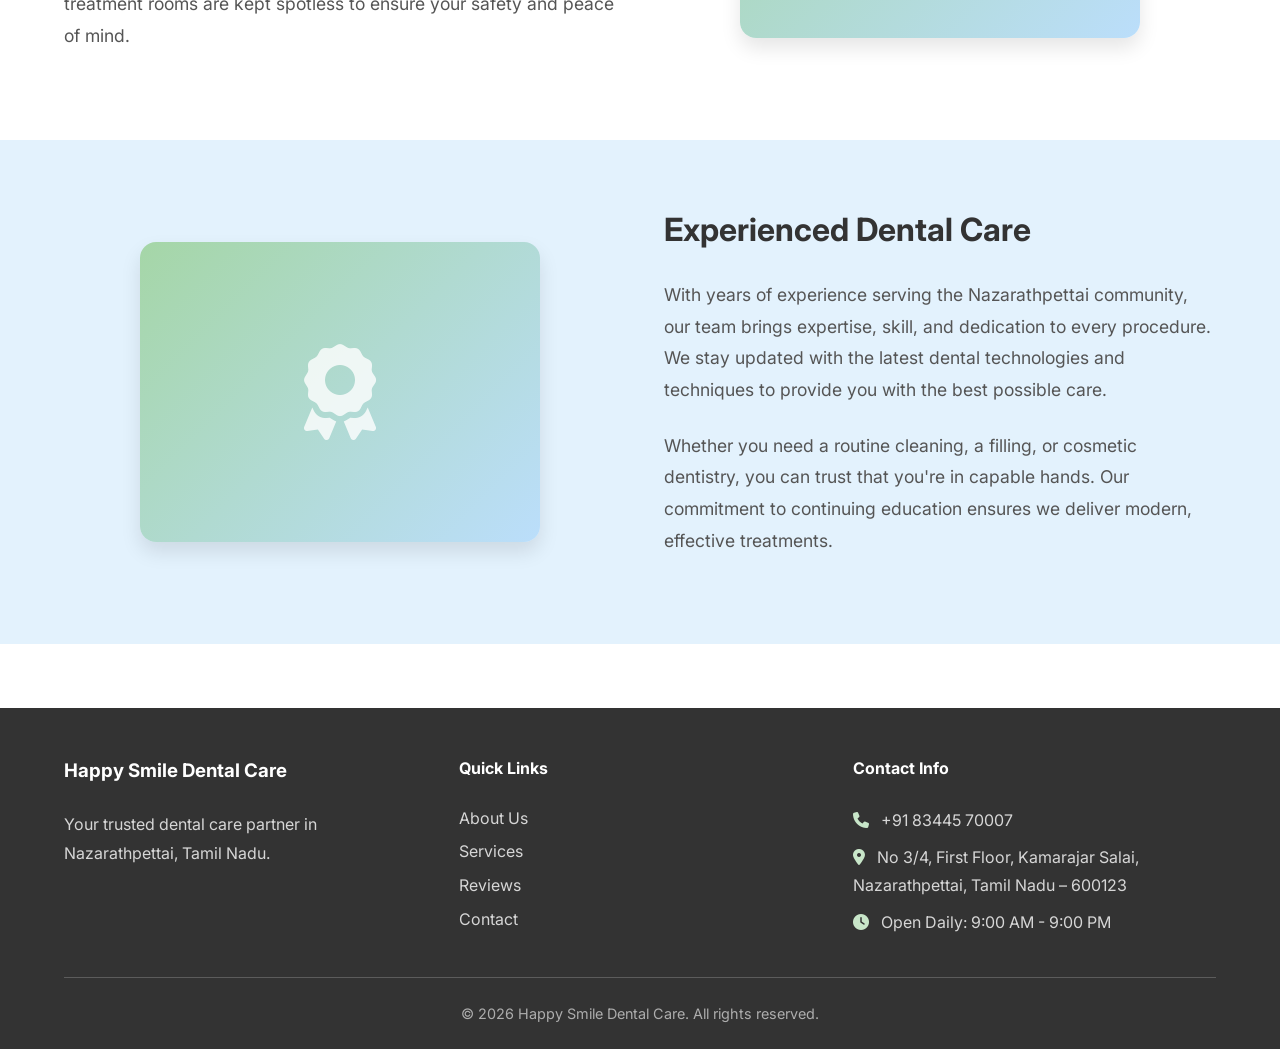
==== commit a1230458: "Numbers changed" ====
--- a/about.html
+++ b/about.html
@@ -141,7 +141,7 @@
                 </div>
                 <div class="footer-section">
                     <h4>Contact Info</h4>
-                    <p><i class="fas fa-phone"></i> <a href="tel:+919150977177">+91 91509 77177</a></p>
+                    <p><i class="fas fa-phone"></i> <a href="tel:+918344570007">+91 83445 70007</a></p>
                     <p><i class="fas fa-map-marker-alt"></i> No 3/4, First Floor, Kamarajar Salai, Nazarathpettai, Tamil Nadu – 600123</p>
                     <p><i class="fas fa-clock"></i> Open Daily: 9:00 AM - 9:00 PM</p>
                 </div>
@@ -153,7 +153,7 @@
     </footer>
 
     <!-- WhatsApp Floating Button -->
-    <a href="https://wa.me/919150977177?text=Hello,%20I%20would%20like%20to%20book%20an%20appointment" class="whatsapp-float" target="_blank" aria-label="Book appointment on WhatsApp">
+    <a href="https://wa.me/918344570007?text=Hello,%20I%20would%20like%20to%20book%20an%20appointment" class="whatsapp-float" target="_blank" aria-label="Book appointment on WhatsApp">
         <i class="fab fa-whatsapp"></i>
     </a>
 
